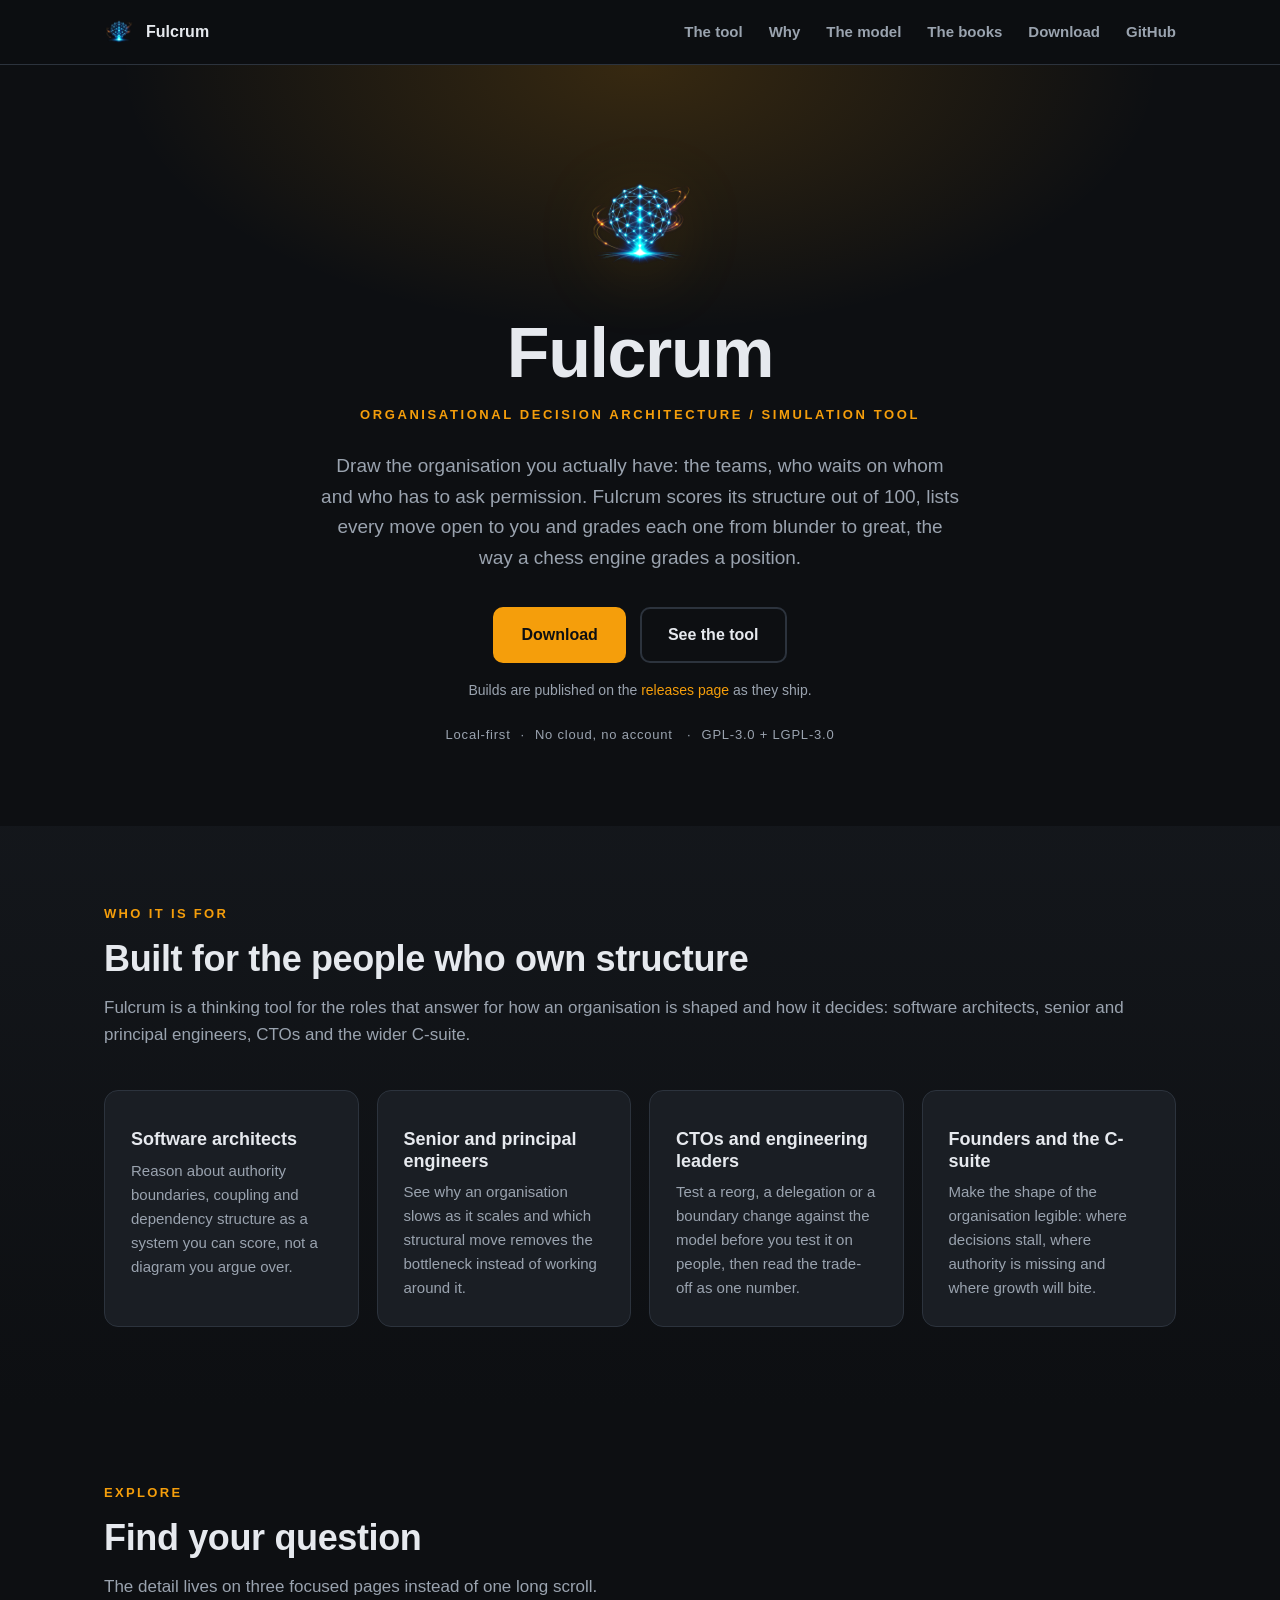
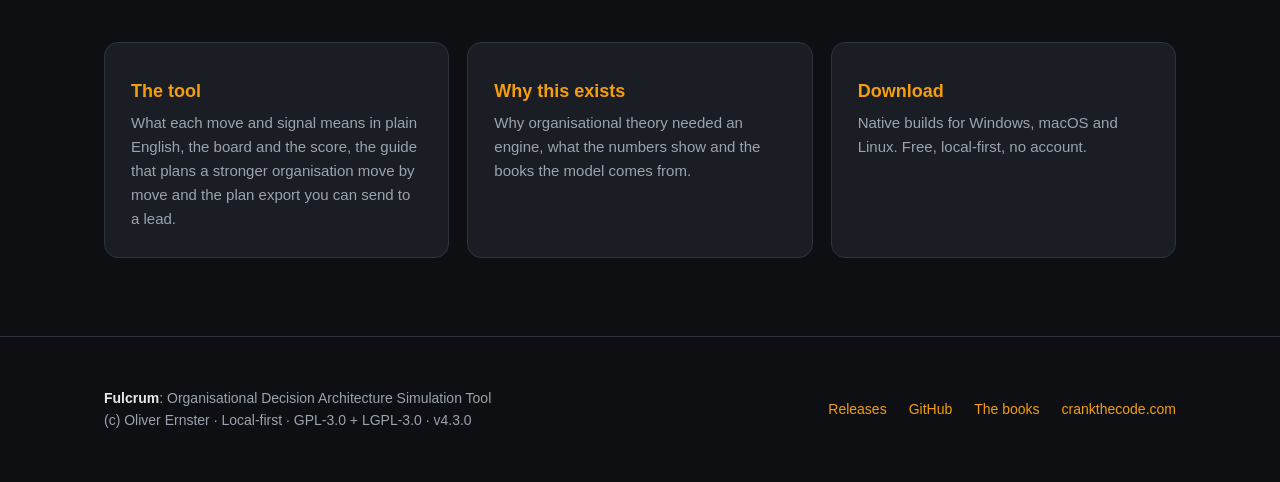
==== docs/index.html @ dea262b0 "Say what the app actually does on the site The site copy described the model rather than the applica" ====
<!DOCTYPE html>
<html lang="en">
<head>
<meta charset="utf-8">
<meta name="viewport" content="width=device-width, initial-scale=1">
<title>Fulcrum: Decision Architecture Simulation Tool for Architects and CTOs</title>
<meta name="description" content="Fulcrum is a Decision Architecture simulation tool for architects, senior engineers and CTOs. Model any organisation, score its structural health from 0 to 100 and find the moves that make it stronger.">
<meta name="keywords" content="Decision Architecture, organisational design, software architecture, engineering leadership, CTO, org structure, decision latency, authority design, technical leadership, principal engineer">
<meta name="author" content="Oliver Ernster">
<meta name="robots" content="index, follow">
<meta name="theme-color" content="#0d0f12">
<link rel="canonical" href="https://ernster.dev/fulcrum/">
<meta property="og:type" content="website">
<meta property="og:site_name" content="Fulcrum">
<meta property="og:title" content="Fulcrum: Organisational Decision Architecture Simulation Tool">
<meta property="og:description" content="Fulcrum is a Decision Architecture simulation tool for architects, senior engineers and CTOs. Model any organisation, score its structural health from 0 to 100 and find the moves that make it stronger.">
<meta property="og:url" content="https://ernster.dev/fulcrum/">
<meta property="og:image" content="https://ernster.dev/fulcrum/assets/screenshots/play-board.png">
<meta property="og:image:alt" content="The Fulcrum board scoring an organisation&#x27;s structure">
<meta name="twitter:card" content="summary_large_image">
<meta name="twitter:title" content="Fulcrum: Organisational Decision Architecture Simulation Tool">
<meta name="twitter:description" content="Fulcrum is a Decision Architecture simulation tool for architects, senior engineers and CTOs. Model any organisation, score its structural health from 0 to 100 and find the moves that make it stronger.">
<meta name="twitter:image" content="https://ernster.dev/fulcrum/assets/screenshots/play-board.png">
<link rel="icon" type="image/png" href="assets/fulcrum.png">
<link rel="stylesheet" href="styles.css">
<script type="application/ld+json">{"@context": "https://schema.org", "@type": "SoftwareApplication", "name": "Fulcrum", "applicationCategory": "DeveloperApplication", "operatingSystem": "Windows, macOS, Linux", "description": "Fulcrum is a Decision Architecture simulation tool for architects, senior engineers and CTOs. Model any organisation, score its structural health from 0 to 100 and find the moves that make it stronger.", "url": "https://ernster.dev/fulcrum/", "image": "https://ernster.dev/fulcrum/assets/screenshots/play-board.png", "isAccessibleForFree": true, "offers": {"@type": "Offer", "price": "0", "priceCurrency": "GBP"}, "author": {"@type": "Person", "name": "Oliver Ernster", "url": "https://www.crankthecode.com/"}, "audience": {"@type": "Audience", "audienceType": "Software architects, senior and principal engineers, CTOs and technical leaders"}, "keywords": "Decision Architecture, organisational design, software architecture, engineering leadership, CTO, org structure, decision latency, authority design, technical leadership, principal engineer", "license": "https://www.gnu.org/licenses/gpl-3.0.html"}</script>
</head>
<body>
<header class="nav">
  <div class="container nav-inner">
    <a class="brand" href="./">
      <img src="assets/fulcrum.png" alt="Fulcrum icon">Fulcrum</a>
    <nav class="nav-links">
      <a href="tool.html">The tool</a>
      <a href="why.html">Why</a>
      <a href="model.html">The model</a>
      <a href="why.html#books">The books</a>
      <a href="download.html">Download</a>
      <a href="https://github.com/oernster/fulcrum">GitHub</a>
    </nav>
  </div>
</header>
<main id="top">
  <section class="hero">
    <div class="container">
      <img class="logo" src="assets/fulcrum.png" alt="Fulcrum icon">
      <h1>Fulcrum</h1>
      <div class="tagline">Organisational Decision Architecture / Simulation Tool</div>
      <p class="lede">Draw the organisation you actually have: the teams, who
        waits on whom and who has to ask permission. Fulcrum scores its
        structure out of 100, lists every move open to you and grades each one
        from blunder to great, the way a chess engine grades a position.</p>
      <div class="cta">
        <a class="btn btn-primary" href="download.html">Download</a>
        <a class="btn btn-ghost" href="tool.html">See the tool</a>
      </div>
      <p class="release-note">Builds are published on the
        <a href="https://github.com/oernster/fulcrum/releases">releases page</a> as they ship.</p>
      <div class="badges">
        <span>Local-first</span>·<span>No cloud, no account</span>
        ·<span>GPL-3.0 + LGPL-3.0</span>
      </div>
    </div>
  </section>
  <section id="who" class="alt">
    <div class="container">
      <div class="eyebrow">Who it is for</div>
      <h2 class="section-title">Built for the people who own structure</h2>
      <p class="section-sub">Fulcrum is a thinking tool for the roles that
        answer for how an organisation is shaped and how it decides: software
        architects, senior and principal engineers, CTOs and the wider
        C-suite.</p>
      <div class="features"><div class="feature"><h3>Software architects</h3><p>Reason about authority boundaries, coupling and dependency structure as a system you can score, not a diagram you argue over.</p></div><div class="feature"><h3>Senior and principal engineers</h3><p>See why an organisation slows as it scales and which structural move removes the bottleneck instead of working around it.</p></div><div class="feature"><h3>CTOs and engineering leaders</h3><p>Test a reorg, a delegation or a boundary change against the model before you test it on people, then read the trade-off as one number.</p></div><div class="feature"><h3>Founders and the C-suite</h3><p>Make the shape of the organisation legible: where decisions stall, where authority is missing and where growth will bite.</p></div></div>
    </div>
  </section>
  <section id="explore">
    <div class="container">
      <div class="eyebrow">Explore</div>
      <h2 class="section-title">Find your question</h2>
      <p class="section-sub">The detail lives on three focused pages instead of one long scroll.</p>
      <div class="features">
        <div class="feature"><h3><a href="tool.html">The tool</a></h3><p>What each move and signal means in plain English, the board and the score, the guide that plans a stronger organisation move by move and the plan export you can send to a lead.</p></div>
        <div class="feature"><h3><a href="why.html">Why this exists</a></h3><p>Why organisational theory needed an engine, what the numbers show and the books the model comes from.</p></div>
        <div class="feature"><h3><a href="download.html">Download</a></h3><p>Native builds for Windows, macOS and Linux. Free, local-first, no account.</p></div>
      </div>
    </div>
  </section>
</main>
<footer>
  <div class="container footer-inner">
    <div>
      <strong>Fulcrum</strong>: Organisational Decision Architecture Simulation Tool<br>
      (c) Oliver Ernster · Local-first · GPL-3.0 + LGPL-3.0 · v<!--VERSION-->4.3.0<!--/VERSION-->
    </div>
    <div class="footer-links">
      <a href="https://github.com/oernster/fulcrum/releases">Releases</a>
      <a href="https://github.com/oernster/fulcrum">GitHub</a>
      <a href="https://www.crankthecode.com/books">The books</a>
      <a href="https://www.crankthecode.com/">crankthecode.com</a>
    </div>
  </div>
</footer>
<script>
    // The site was one long page; these anchors now live on their own pages.
    // Old deep links (bookmarks, shared URLs) land here first and hop across.
    (function () {
        var moved = {
            '#overview': 'tool.html#overview',
            '#play': 'tool.html#play',
            '#books': 'why.html#books',
            '#download': 'download.html'
        };
        var target = moved[window.location.hash];
        if (target) { window.location.replace(target); }
    })();
</script>
</body>
</html>
---- docs/styles.css ----
/* Fulcrum GitHub Pages site. Dark, amber-accented, matching the app theme. */
:root {
  --bg: #0d0f12;
  --surface: #1a1e24;
  --raised: #222831;
  --border: #2c333d;
  --text: #e6e9ee;
  --muted: #9aa3af;
  --accent: #f59e0b;
  --accent-bright: #fbbf24;
  --maxw: 1120px;
  --radius: 14px;
  --font: -apple-system, BlinkMacSystemFont, "Segoe UI", Roboto, Inter,
    "Helvetica Neue", Arial, sans-serif;
}
* { box-sizing: border-box; }
html { scroll-behavior: smooth; }
body {
  margin: 0;
  background: var(--bg);
  color: var(--text);
  font-family: var(--font);
  line-height: 1.6;
  -webkit-font-smoothing: antialiased;
}
a { color: var(--accent); text-decoration: none; }
a:hover { color: var(--accent-bright); }
h1, h2, h3, h4 { line-height: 1.2; }
.container { max-width: var(--maxw); margin: 0 auto; padding: 0 24px; }

header.nav {
  position: sticky;
  top: 0;
  z-index: 10;
  background: rgba(13, 15, 18, 0.82);
  backdrop-filter: blur(10px);
  border-bottom: 1px solid var(--border);
}
.nav-inner {
  display: flex;
  align-items: center;
  justify-content: space-between;
  height: 64px;
}
.brand {
  display: flex;
  align-items: center;
  gap: 12px;
  font-weight: 700;
  color: var(--text);
}
.brand img { width: 30px; height: 30px; }
.nav-links { display: flex; gap: 26px; align-items: center; }
.nav-links a { color: var(--muted); font-weight: 600; font-size: 15px; }
.nav-links a:hover { color: var(--accent-bright); }

.hero {
  position: relative;
  text-align: center;
  padding: 104px 0 80px;
  overflow: hidden;
}
.hero::before {
  content: "";
  position: absolute;
  inset: 0;
  background: radial-gradient(
    58% 50% at 50% 0,
    rgba(245, 158, 11, 0.18),
    transparent 70%
  );
  pointer-events: none;
}
.hero .logo {
  width: 112px;
  height: 112px;
  margin-bottom: 22px;
  filter: drop-shadow(0 10px 34px rgba(245, 158, 11, 0.28));
}
.hero h1 {
  font-size: clamp(42px, 7vw, 70px);
  margin: 0;
  letter-spacing: -0.02em;
}
.tagline {
  color: var(--accent);
  font-weight: 700;
  letter-spacing: 0.2em;
  text-transform: uppercase;
  font-size: 13px;
  margin-top: 10px;
}
.lede {
  max-width: 640px;
  margin: 26px auto 0;
  color: var(--muted);
  font-size: 19px;
}
.cta {
  display: flex;
  gap: 14px;
  justify-content: center;
  margin-top: 34px;
  flex-wrap: wrap;
}
.btn {
  display: inline-block;
  padding: 13px 26px;
  border-radius: 10px;
  font-weight: 700;
  border: 2px solid transparent;
  transition: 0.15s ease;
}
.btn-primary { background: var(--accent); color: #0d0f12; }
.btn-primary:hover { background: var(--accent-bright); color: #0d0f12; }
.btn-ghost { border-color: var(--border); color: var(--text); }
.btn-ghost:hover { border-color: var(--accent); color: var(--accent-bright); }
.badges {
  margin-top: 24px;
  color: var(--muted);
  font-size: 13px;
  letter-spacing: 0.06em;
}
.badges span { margin: 0 10px; }
.release-note { margin-top: 16px; color: var(--muted); font-size: 14px; }

section { padding: 78px 0; }
section.alt {
  background: linear-gradient(180deg, rgba(26, 30, 36, 0.5), transparent);
}
.eyebrow {
  color: var(--accent);
  font-weight: 700;
  letter-spacing: 0.18em;
  text-transform: uppercase;
  font-size: 13px;
  margin-bottom: 12px;
}
.section-title {
  font-size: clamp(28px, 4vw, 36px);
  margin: 0 0 14px;
  letter-spacing: -0.01em;
}
.section-sub {
  color: var(--muted);
  margin: 0 0 42px;
  max-width: none;
  font-size: 17px;
}

.features {
  display: grid;
  grid-template-columns: repeat(auto-fit, minmax(240px, 1fr));
  gap: 18px;
}
.feature {
  background: var(--surface);
  border: 1px solid var(--border);
  border-radius: var(--radius);
  padding: 26px;
}
.feature .fnum {
  color: var(--accent);
  font-weight: 700;
  font-size: 13px;
  letter-spacing: 0.1em;
}
.feature h3 { margin: 12px 0 8px; font-size: 18px; }
.feature p { margin: 0; color: var(--muted); font-size: 15px; }

.shots { display: grid; gap: 44px; }
.shot figure { margin: 0; }
.frame {
  background: var(--raised);
  border: 1px solid var(--border);
  border-radius: var(--radius);
  overflow: hidden;
  box-shadow: 0 28px 64px rgba(0, 0, 0, 0.5);
}
.frame .bar {
  display: flex;
  gap: 7px;
  padding: 12px 15px;
  border-bottom: 1px solid var(--border);
  background: var(--surface);
}
.frame .bar i {
  width: 11px;
  height: 11px;
  border-radius: 50%;
  background: var(--border);
}
.frame img { display: block; width: 100%; height: auto; }
.shot figcaption {
  color: var(--muted);
  margin-top: 16px;
  font-size: 15px;
  max-width: 760px;
}
.shot figcaption b { color: var(--text); }

/* Long-form prose (the Why this exists section). */
.prose p {
  color: var(--muted);
  font-size: 16.5px;
  max-width: 820px;
  margin: 0 0 18px;
}
.prose p:last-child { margin-bottom: 0; }

.books-intro {
  color: var(--muted);
  max-width: none;
  font-size: 17px;
  margin-bottom: 38px;
}
.featured {
  display: grid;
  grid-template-columns: auto 1fr;
  gap: 30px;
  align-items: center;
  background: linear-gradient(180deg, var(--surface), rgba(34, 40, 49, 0.35));
  border: 1px solid var(--border);
  border-radius: var(--radius);
  padding: 30px;
  margin-bottom: 34px;
}
.featured img {
  width: 188px;
  height: auto;
  border-radius: 6px;
  box-shadow: 0 16px 40px rgba(0, 0, 0, 0.55);
}
.featured .kicker {
  color: var(--accent);
  font-weight: 700;
  text-transform: uppercase;
  letter-spacing: 0.14em;
  font-size: 12px;
}
.featured .meta h3 { margin: 8px 0; font-size: 26px; }
.featured .meta p { color: var(--muted); margin: 0 0 18px; font-size: 16px; }

.series {
  display: grid;
  grid-template-columns: repeat(auto-fit, minmax(212px, 1fr));
  gap: 20px;
}
.book {
  background: var(--surface);
  border: 1px solid var(--border);
  border-radius: var(--radius);
  padding: 22px;
  text-align: center;
  display: flex;
  flex-direction: column;
  align-items: center;
}
.book img {
  width: 132px;
  height: auto;
  border-radius: 5px;
  box-shadow: 0 12px 28px rgba(0, 0, 0, 0.5);
  margin-bottom: 18px;
}
.book h4 { margin: 0 0 8px; font-size: 16px; }
.book p { color: var(--muted); font-size: 14px; margin: 0 0 16px; flex: 1; }
.book .buy { font-weight: 700; font-size: 14px; }

.dl-version {
  display: inline-block;
  margin-top: 4px;
  font-size: 14px;
  color: var(--accent-bright);
  border: 1px solid var(--border);
  border-radius: 999px;
  padding: 4px 14px;
}
.downloads {
  display: grid;
  grid-template-columns: repeat(auto-fit, minmax(260px, 1fr));
  gap: 16px;
  margin-top: 28px;
}
.dl-card {
  background: var(--surface);
  border: 1px solid var(--border);
  border-radius: var(--radius);
  padding: 24px 20px;
  text-align: center;
  display: flex;
  flex-direction: column;
  gap: 6px;
}
.dl-card .ico { font-size: 30px; }
.dl-card h3 { margin: 4px 0 0; font-size: 18px; }
.dl-card .req { color: var(--muted); font-size: 13px; margin: 0; }
.dl-card .btn { margin: 14px auto 4px; }
.dl-card .meta {
  color: var(--muted);
  font-size: 12.5px;
  min-height: 1.2em;
  margin: 0;
}
.dl-card .how { color: var(--muted); font-size: 13px; margin: 8px 0 0; }
.dl-card code {
  background: var(--bg);
  border: 1px solid var(--border);
  border-radius: 6px;
  padding: 1px 6px;
  font-size: 12px;
  color: var(--text);
}
.dl-links {
  text-align: center;
  color: var(--muted);
  font-size: 14px;
  margin: 18px 0 0;
}

footer {
  border-top: 1px solid var(--border);
  padding: 50px 0;
  color: var(--muted);
  font-size: 14px;
}
.footer-inner {
  display: flex;
  justify-content: space-between;
  gap: 24px;
  flex-wrap: wrap;
  align-items: center;
}
.footer-inner strong { color: var(--text); }
.footer-links { display: flex; gap: 22px; flex-wrap: wrap; }

/* Long-form lists in prose (the model page's assumptions and limits). */
.prose ol,
.prose ul {
  color: var(--muted);
  font-size: 16.5px;
  max-width: 820px;
  margin: 0 0 18px;
  padding-left: 24px;
}
.prose li { margin-bottom: 12px; }
.prose li b { color: var(--text); }

/* Group headings inside the vocabulary section (the tool page). */
.vocab-heading {
  color: var(--accent-bright);
  font-size: 15px;
  letter-spacing: 0.08em;
  text-transform: uppercase;
  margin: 30px 0 14px;
}
.prose code {
  background: var(--bg);
  border: 1px solid var(--border);
  border-radius: 6px;
  padding: 1px 6px;
  font-size: 14px;
  color: var(--text);
}

/* The provenance and sensitivity tables (the model page). */
.table-scroll { overflow-x: auto; margin: 0 0 18px; }
.weights {
  width: 100%;
  max-width: 1020px;
  border-collapse: collapse;
  font-size: 14.5px;
  background: var(--surface);
  border: 1px solid var(--border);
  border-radius: var(--radius);
}
.weights th {
  text-align: left;
  color: var(--accent);
  font-size: 12.5px;
  text-transform: uppercase;
  letter-spacing: 0.08em;
  padding: 12px 14px;
  border-bottom: 1px solid var(--border);
}
.weights td {
  color: var(--muted);
  padding: 12px 14px;
  border-bottom: 1px solid var(--border);
  vertical-align: top;
}
.weights tr:last-child td { border-bottom: 0; }
.weights td i { color: var(--text); font-style: italic; }

/* Unshippable placeholder: loud on purpose, so a TODO never slips out quietly.
   The doubled selector outranks the .prose p width cap so it aligns with the
   tables rather than the narrower prose column. */
.todo,
.prose .todo {
  border: 2px dashed var(--accent);
  border-radius: 8px;
  background: rgba(245, 158, 11, 0.08);
  color: var(--accent-bright);
  font-family: ui-monospace, "Cascadia Mono", Consolas, Menlo, monospace;
  font-size: 14px;
  padding: 12px 16px;
  max-width: 1020px;
}

/* Keyboard focus stays visible site-wide. */
a:focus-visible,
.btn:focus-visible {
  outline: 2px solid var(--accent);
  outline-offset: 2px;
  border-radius: 4px;
}

@media (prefers-reduced-motion: reduce) {
  html { scroll-behavior: auto; }
  .btn { transition: none; }
}

@media (max-width: 640px) {
  .featured {
    grid-template-columns: 1fr;
    text-align: center;
    justify-items: center;
  }
  .nav-links { gap: 16px; }
  .nav-links a:nth-child(1),
  .nav-links a:nth-child(2) { display: none; }
}
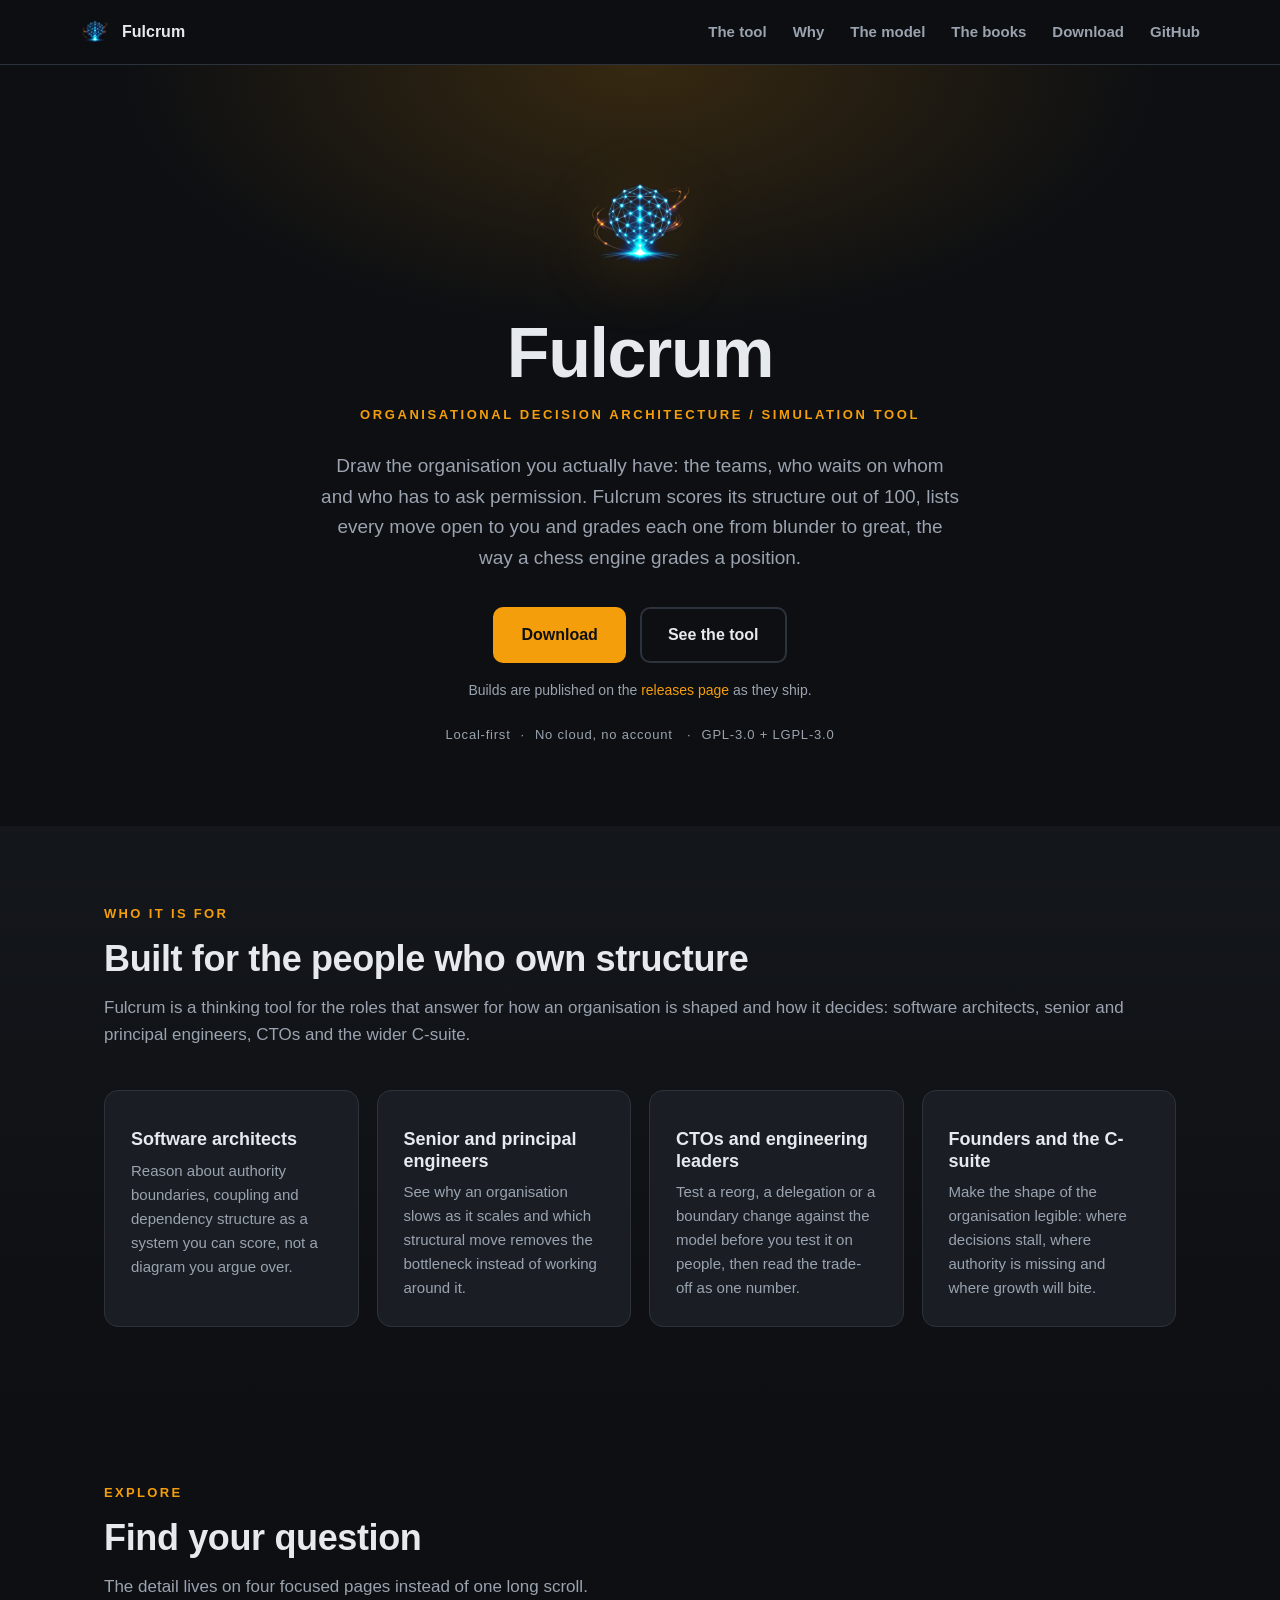
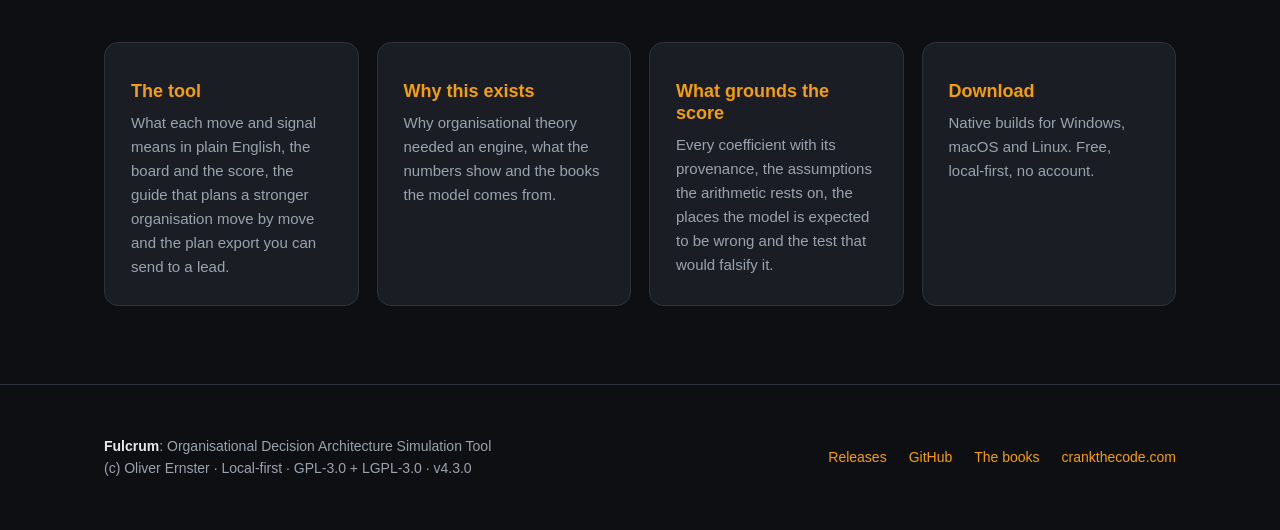
==== commit 6e27242a: "Say what the app does, and make the site navigable The site copy described the model rather than the" ====
--- a/docs/index.html
+++ b/docs/index.html
@@ -77,11 +77,12 @@
     <div class="container">
       <div class="eyebrow">Explore</div>
       <h2 class="section-title">Find your question</h2>
-      <p class="section-sub">The detail lives on three focused pages instead of one long scroll.</p>
+      <p class="section-sub">The detail lives on four focused pages instead of one long scroll.</p>
       <div class="features">
-        <div class="feature"><h3><a href="tool.html">The tool</a></h3><p>What each move and signal means in plain English, the board and the score, the guide that plans a stronger organisation move by move and the plan export you can send to a lead.</p></div>
-        <div class="feature"><h3><a href="why.html">Why this exists</a></h3><p>Why organisational theory needed an engine, what the numbers show and the books the model comes from.</p></div>
-        <div class="feature"><h3><a href="download.html">Download</a></h3><p>Native builds for Windows, macOS and Linux. Free, local-first, no account.</p></div>
+        <div class="feature card-link"><h3><a class="stretched" href="tool.html">The tool</a></h3><p>What each move and signal means in plain English, the board and the score, the guide that plans a stronger organisation move by move and the plan export you can send to a lead.</p></div>
+        <div class="feature card-link"><h3><a class="stretched" href="why.html">Why this exists</a></h3><p>Why organisational theory needed an engine, what the numbers show and the books the model comes from.</p></div>
+        <div class="feature card-link"><h3><a class="stretched" href="model.html">What grounds the score</a></h3><p>Every coefficient with its provenance, the assumptions the arithmetic rests on, the places the model is expected to be wrong and the test that would falsify it.</p></div>
+        <div class="feature card-link"><h3><a class="stretched" href="download.html">Download</a></h3><p>Native builds for Windows, macOS and Linux. Free, local-first, no account.</p></div>
       </div>
     </div>
   </section>
--- a/docs/styles.css
+++ b/docs/styles.css
@@ -36,11 +36,18 @@
   backdrop-filter: blur(10px);
   border-bottom: 1px solid var(--border);
 }
+/* The header wraps rather than overflowing. A fixed height with a no-wrap
+   link row pushed the page 2px wider than a narrow viewport, so every page
+   scrolled sideways; a minimum height with wrapping keeps the usual single
+   64px row while letting a cramped viewport take a second one. */
 .nav-inner {
   display: flex;
   align-items: center;
   justify-content: space-between;
-  height: 64px;
+  flex-wrap: wrap;
+  row-gap: 8px;
+  min-height: 64px;
+  padding: 8px 0;
 }
 .brand {
   display: flex;
@@ -50,7 +57,14 @@
   color: var(--text);
 }
 .brand img { width: 30px; height: 30px; }
-.nav-links { display: flex; gap: 26px; align-items: center; }
+.nav-links {
+  display: flex;
+  gap: 26px;
+  align-items: center;
+  flex-wrap: wrap;
+  justify-content: flex-end;
+  row-gap: 6px;
+}
 .nav-links a { color: var(--muted); font-weight: 600; font-size: 15px; }
 .nav-links a:hover { color: var(--accent-bright); }
 
@@ -407,6 +421,64 @@
   max-width: 1020px;
 }
 
+/* Clickable cards, site policy. A card that leads somewhere is clickable
+   across its whole surface and highlights on hover, so the affordance is the
+   pane itself rather than a small hyperlink buried inside it. The card keeps
+   exactly one real anchor and that anchor's ::after covers the card, so the
+   markup stays valid (no nested links) and assistive technology still
+   announces the link's own text. Cards whose affordance is already an obvious
+   button (the download cards) are deliberately left alone, since an overlay
+   there would also block selecting the install command. */
+.card-link {
+  position: relative;
+  transition: border-color 0.15s ease, background 0.15s ease,
+    transform 0.15s ease;
+}
+.card-link:hover,
+.card-link:focus-within {
+  border-color: var(--accent);
+  background: var(--raised);
+  transform: translateY(-2px);
+}
+.card-link:hover h3,
+.card-link:hover h4,
+.card-link:focus-within h3,
+.card-link:focus-within h4 { color: var(--accent-bright); }
+.card-link .stretched::after {
+  content: "";
+  position: absolute;
+  inset: 0;
+  border-radius: var(--radius);
+}
+
+/* A standing panel pointing at another page. Used where a prose page would
+   otherwise repeat the same inline link several times: the destination is
+   named once, as a surface rather than as scattered hyperlinks. Aligned to
+   the prose column width so it sits under the paragraphs it follows. */
+.panel {
+  background: var(--surface);
+  border: 1px solid var(--border);
+  border-radius: var(--radius);
+  padding: 24px 26px;
+  max-width: 820px;
+  margin: 4px 0 0;
+}
+.panel .kicker {
+  color: var(--accent);
+  font-weight: 700;
+  font-size: 13px;
+  letter-spacing: 0.1em;
+  text-transform: uppercase;
+}
+.panel h3 { margin: 10px 0 8px; font-size: 21px; }
+.panel p { margin: 0; color: var(--muted); font-size: 15px; max-width: none; }
+.panel .go {
+  display: inline-block;
+  margin-top: 14px;
+  font-weight: 700;
+  font-size: 14px;
+}
+
 /* Keyboard focus stays visible site-wide. */
 a:focus-visible,
 .btn:focus-visible {
@@ -418,6 +490,9 @@
 @media (prefers-reduced-motion: reduce) {
   html { scroll-behavior: auto; }
   .btn { transition: none; }
+  .card-link { transition: none; }
+  .card-link:hover,
+  .card-link:focus-within { transform: none; }
 }
 
 @media (max-width: 640px) {
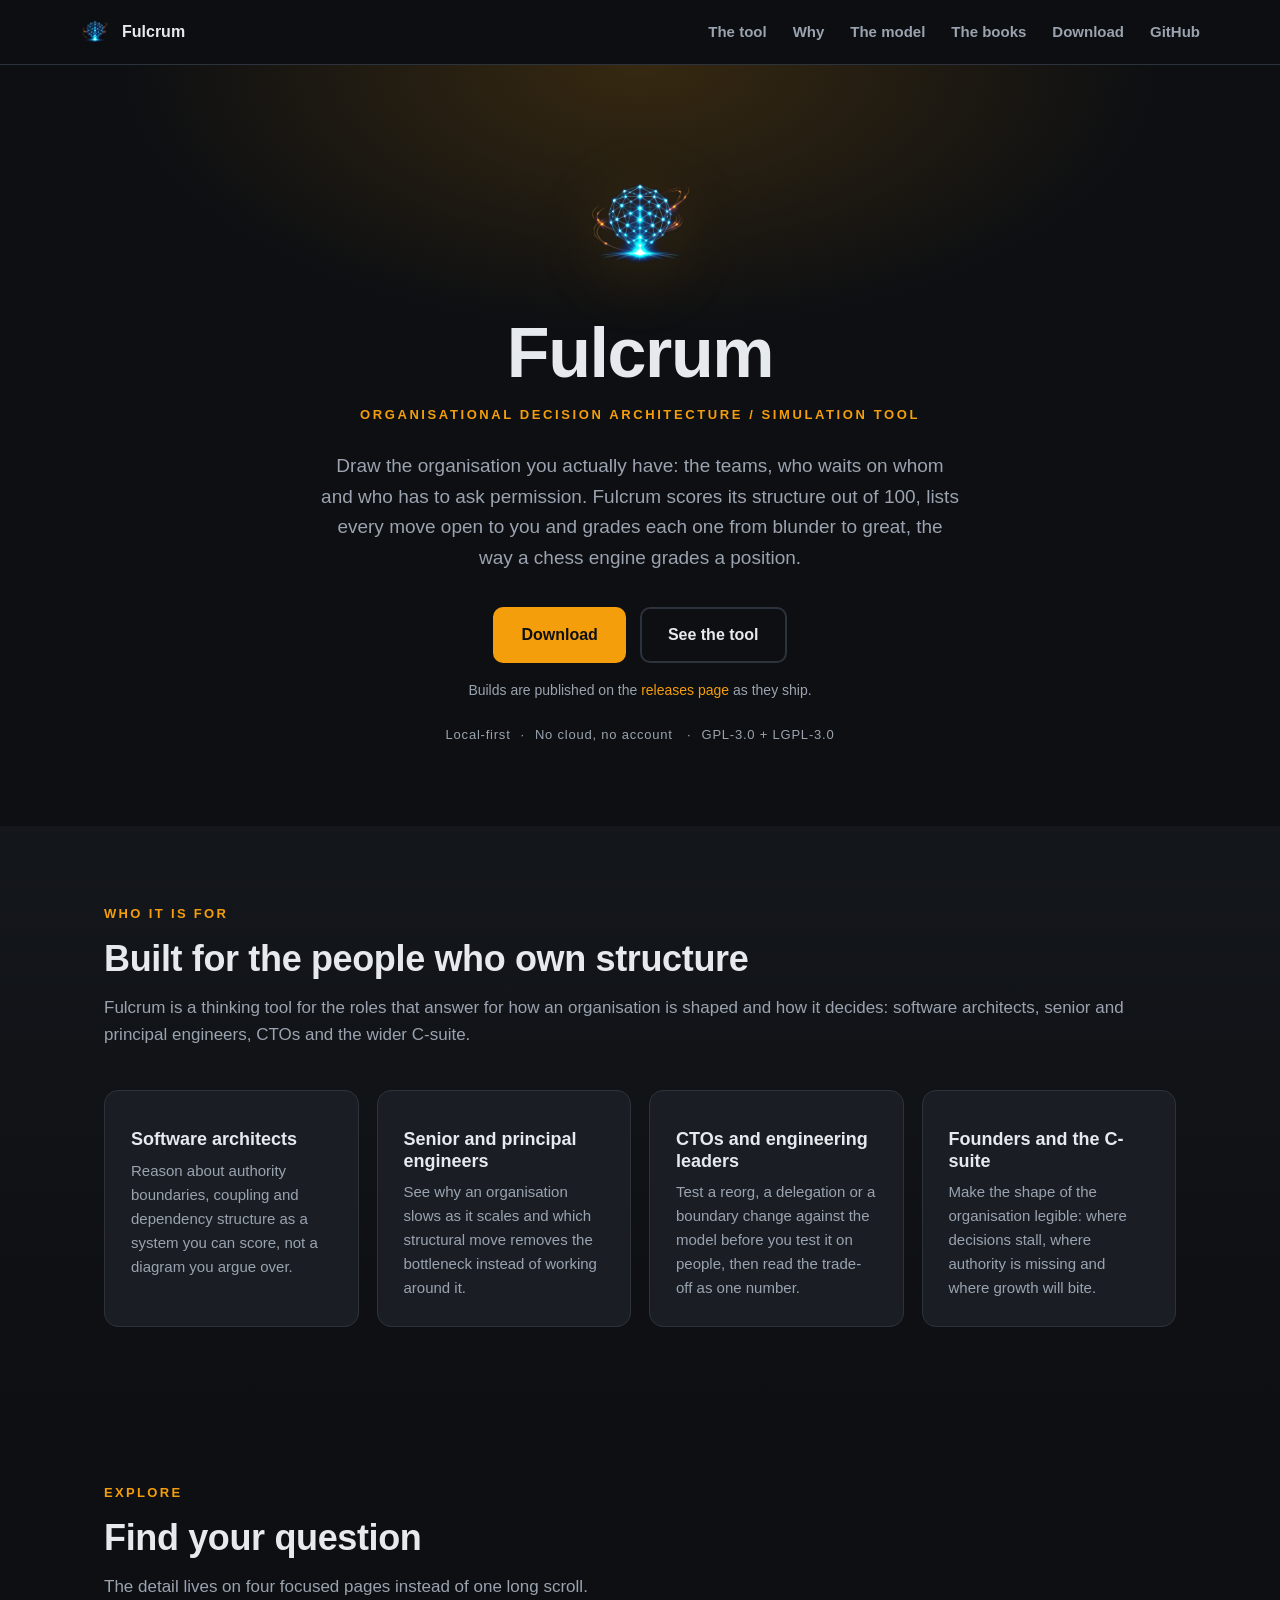
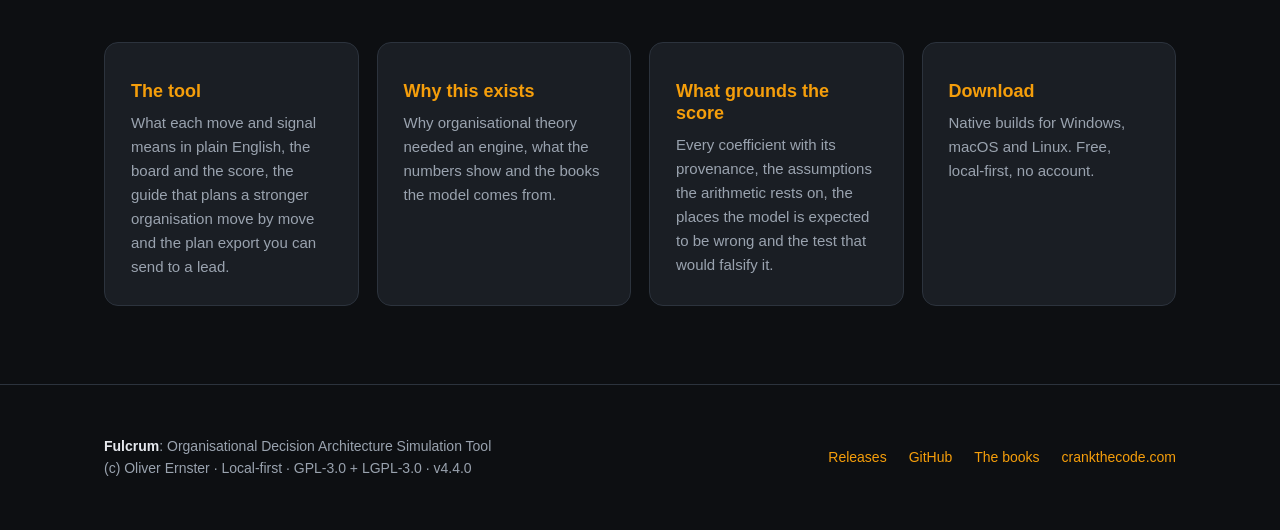
==== commit 9b215170: "Add in-app update check with prompt, skip and daily re-check" ====
--- a/docs/index.html
+++ b/docs/index.html
@@ -91,7 +91,7 @@
   <div class="container footer-inner">
     <div>
       <strong>Fulcrum</strong>: Organisational Decision Architecture Simulation Tool<br>
-      (c) Oliver Ernster · Local-first · GPL-3.0 + LGPL-3.0 · v<!--VERSION-->4.3.0<!--/VERSION-->
+      (c) Oliver Ernster · Local-first · GPL-3.0 + LGPL-3.0 · v<!--VERSION-->4.4.0<!--/VERSION-->
     </div>
     <div class="footer-links">
       <a href="https://github.com/oernster/fulcrum/releases">Releases</a>
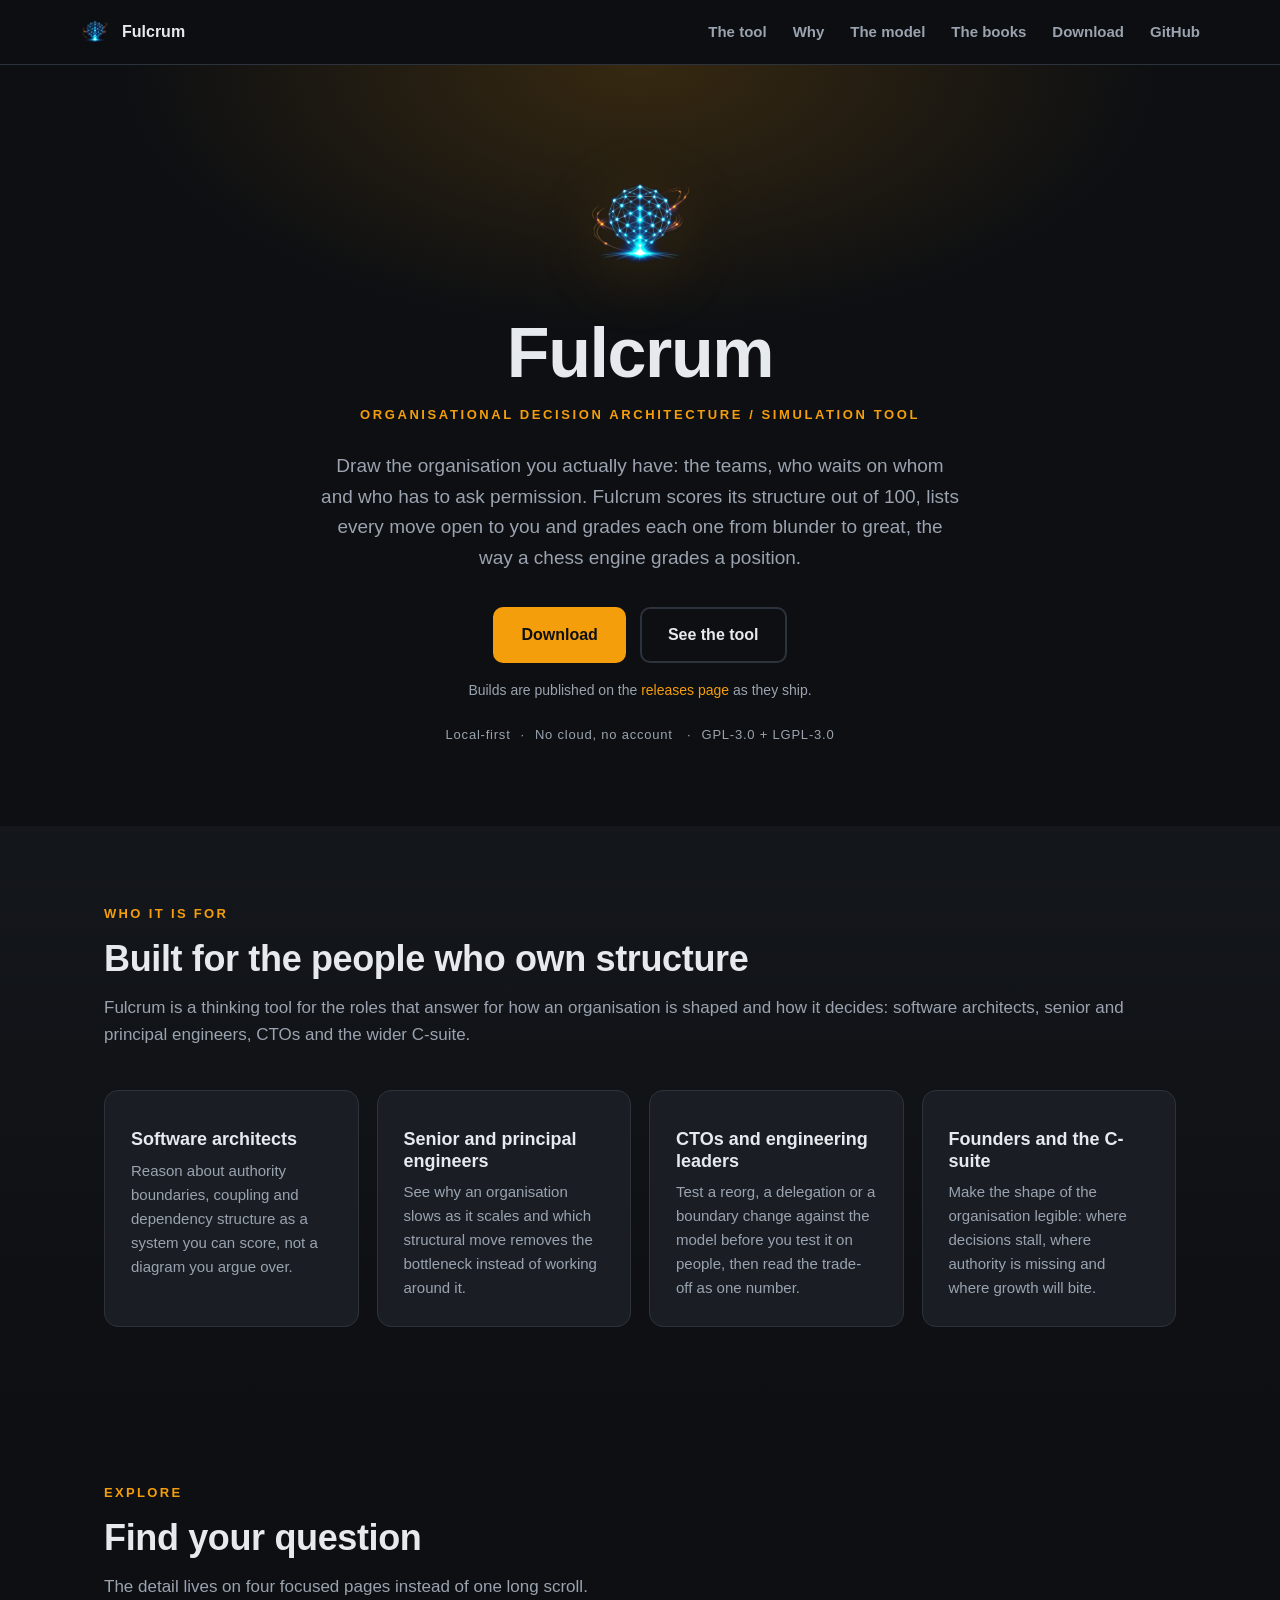
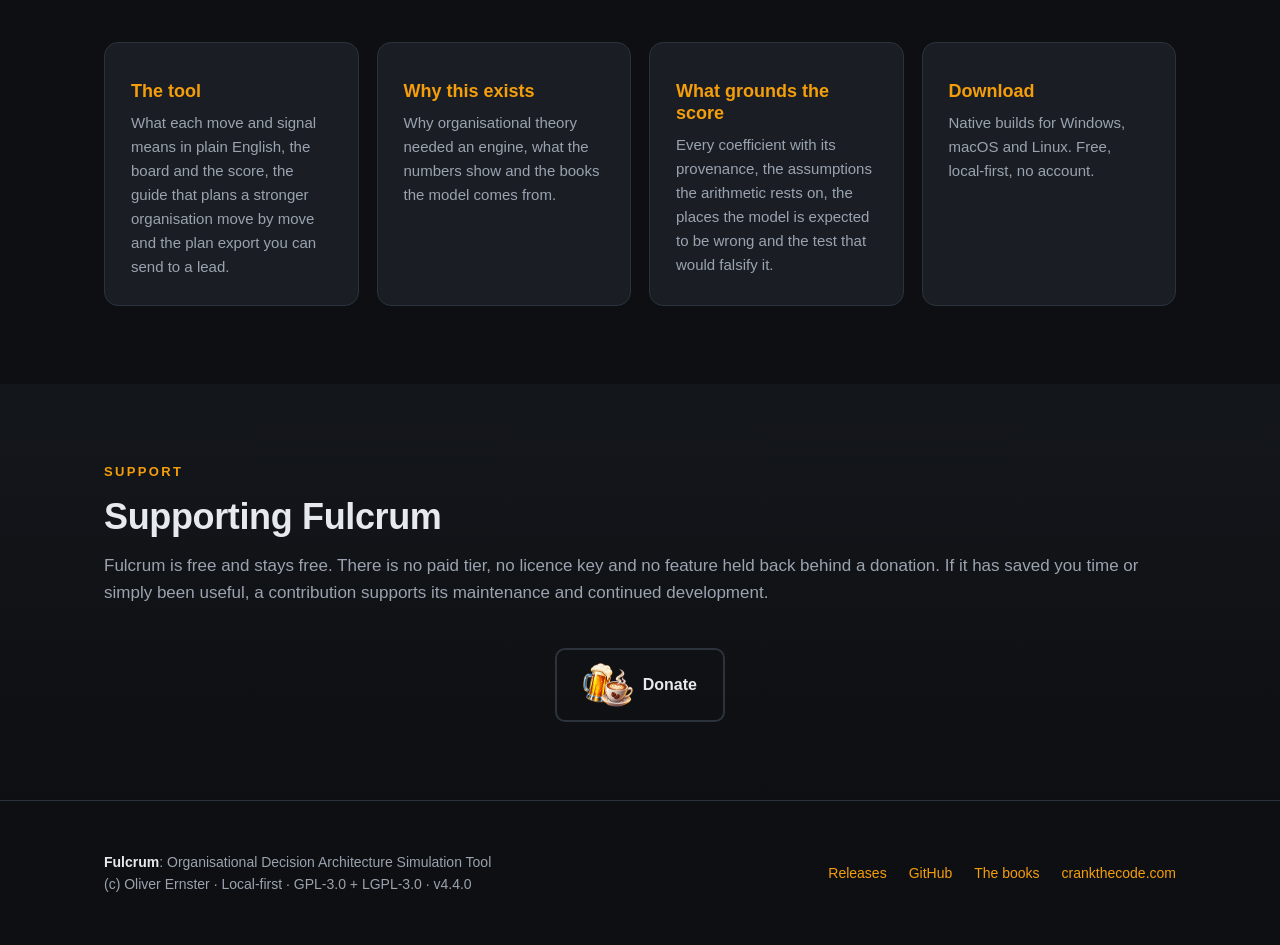
==== commit 108fad6f: "Add a donate button to the README and the site Both link Fulcrum's own PayPal page. The artwork is t" ====
--- a/docs/index.html
+++ b/docs/index.html
@@ -86,6 +86,18 @@
       </div>
     </div>
   </section>
+  <section id="support" class="alt">
+    <div class="container">
+      <div class="eyebrow">Support</div>
+      <h2 class="section-title">Supporting Fulcrum</h2>
+      <p class="section-sub">Fulcrum is free and stays free. There is no paid tier, no licence key and no
+        feature held back behind a donation. If it has saved you time or simply been useful, a
+        contribution supports its maintenance and continued development.</p>
+      <div class="cta">
+        <a class="btn btn-ghost btn-donate" href="https://www.paypal.com/ncp/payment/URFW8QCB4GGZC"><img src="donate.png" alt="">Donate</a>
+      </div>
+    </div>
+  </section>
 </main>
 <footer>
   <div class="container footer-inner">
--- a/docs/styles.css
+++ b/docs/styles.css
@@ -129,6 +129,11 @@
 .btn-primary:hover { background: var(--accent-bright); color: #0d0f12; }
 .btn-ghost { border-color: var(--border); color: var(--text); }
 .btn-ghost:hover { border-color: var(--accent); color: var(--accent-bright); }
+/* The donate button carries artwork before its label. The mark is sized in em
+   against the button's own type; at one line box the artwork could not be read,
+   so it takes 2.7em and the button is deliberately taller than a text-only one. */
+.btn-donate { display: inline-flex; align-items: center; gap: 10px; }
+.btn-donate img { display: block; height: 2.7em; width: auto; }
 .badges {
   margin-top: 24px;
   color: var(--muted);
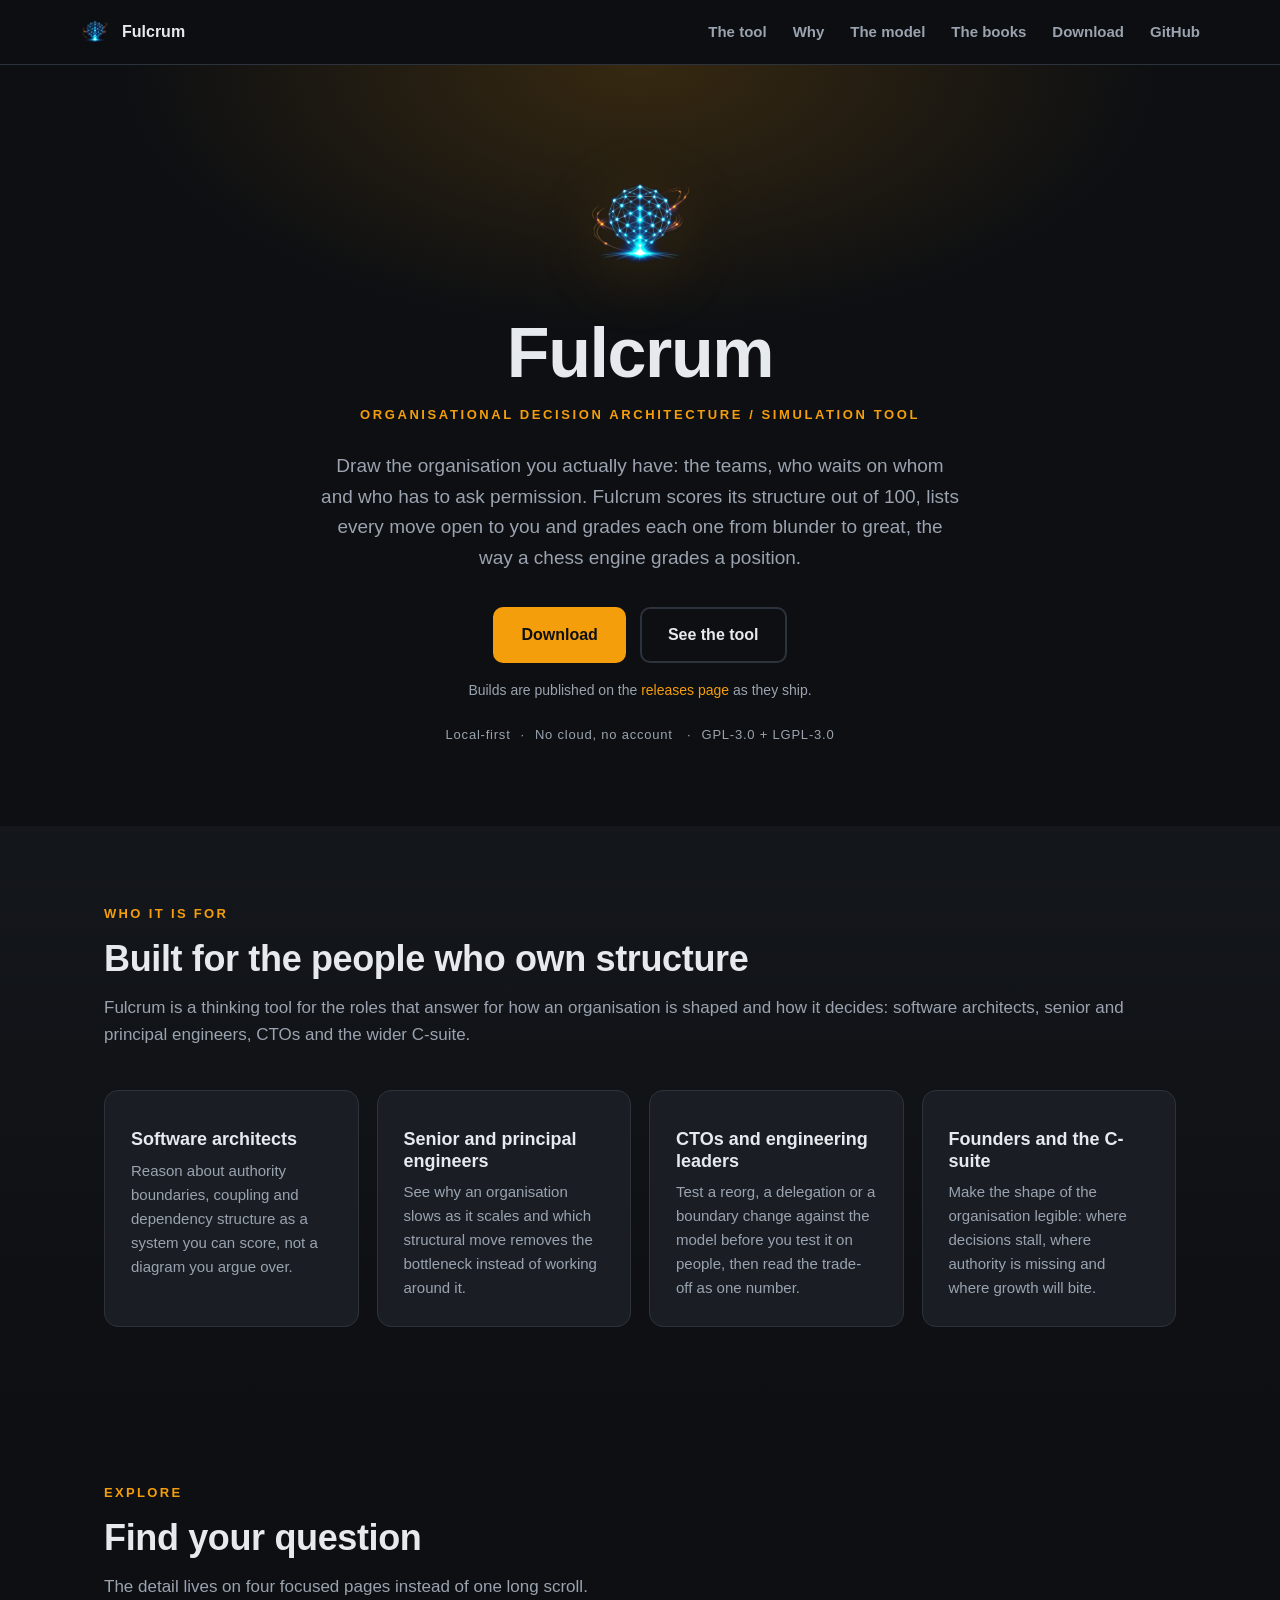
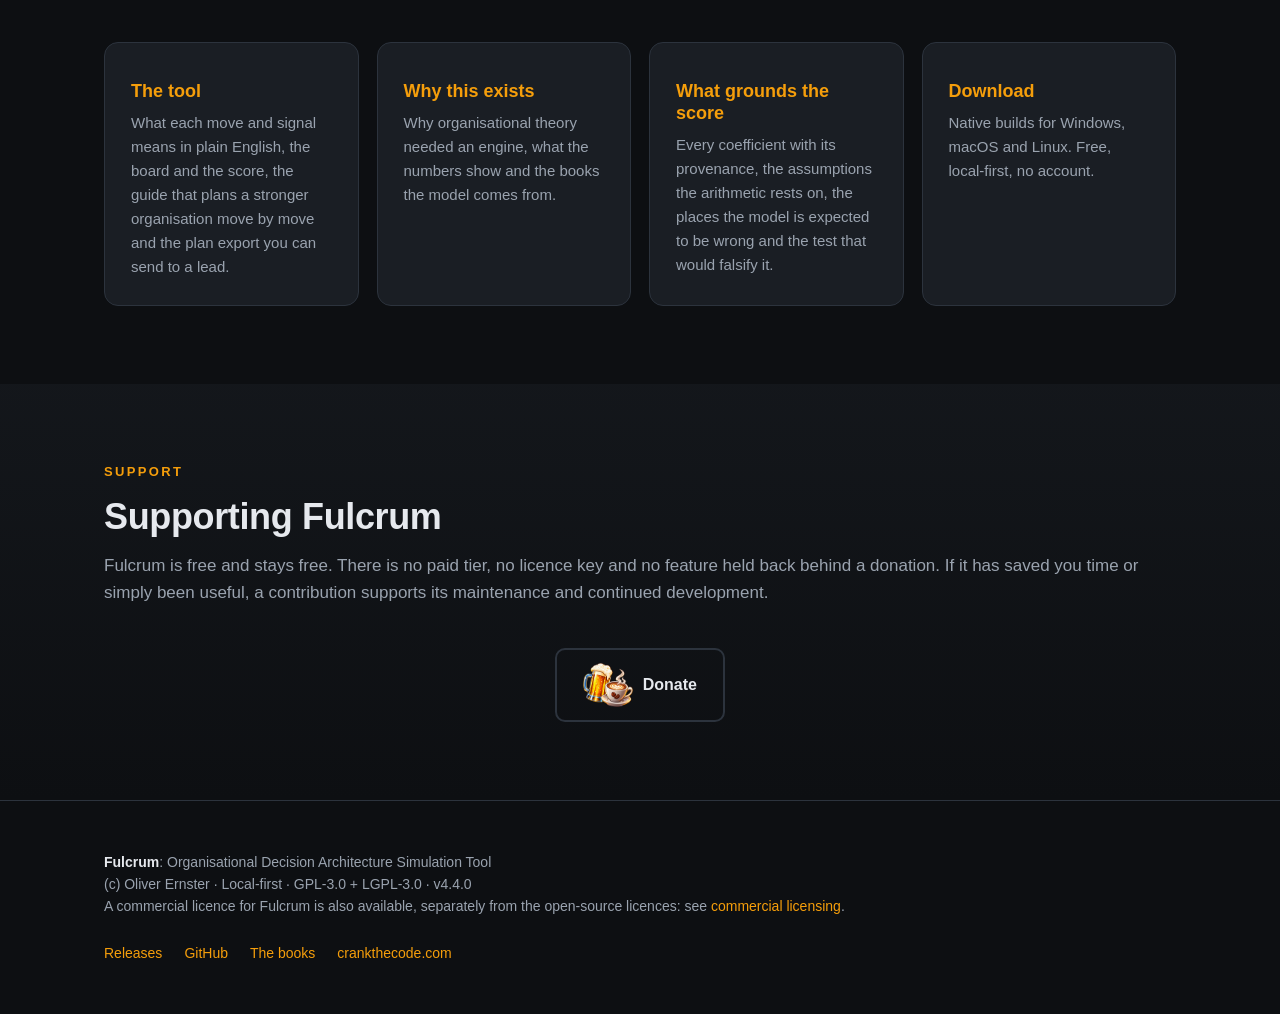
==== commit 6c66c202: "Note that a commercial licence is available The home and download pages link to the commercial licen" ====
--- a/docs/index.html
+++ b/docs/index.html
@@ -103,7 +103,8 @@
   <div class="container footer-inner">
     <div>
       <strong>Fulcrum</strong>: Organisational Decision Architecture Simulation Tool<br>
-      (c) Oliver Ernster · Local-first · GPL-3.0 + LGPL-3.0 · v<!--VERSION-->4.4.0<!--/VERSION-->
+      (c) Oliver Ernster · Local-first · GPL-3.0 + LGPL-3.0 · v<!--VERSION-->4.4.0<!--/VERSION--><br>
+      A commercial licence for Fulcrum is also available, separately from the open-source licences: see <a href="https://ernster.dev/commercial-licensing.html">commercial licensing</a>.
     </div>
     <div class="footer-links">
       <a href="https://github.com/oernster/fulcrum/releases">Releases</a>
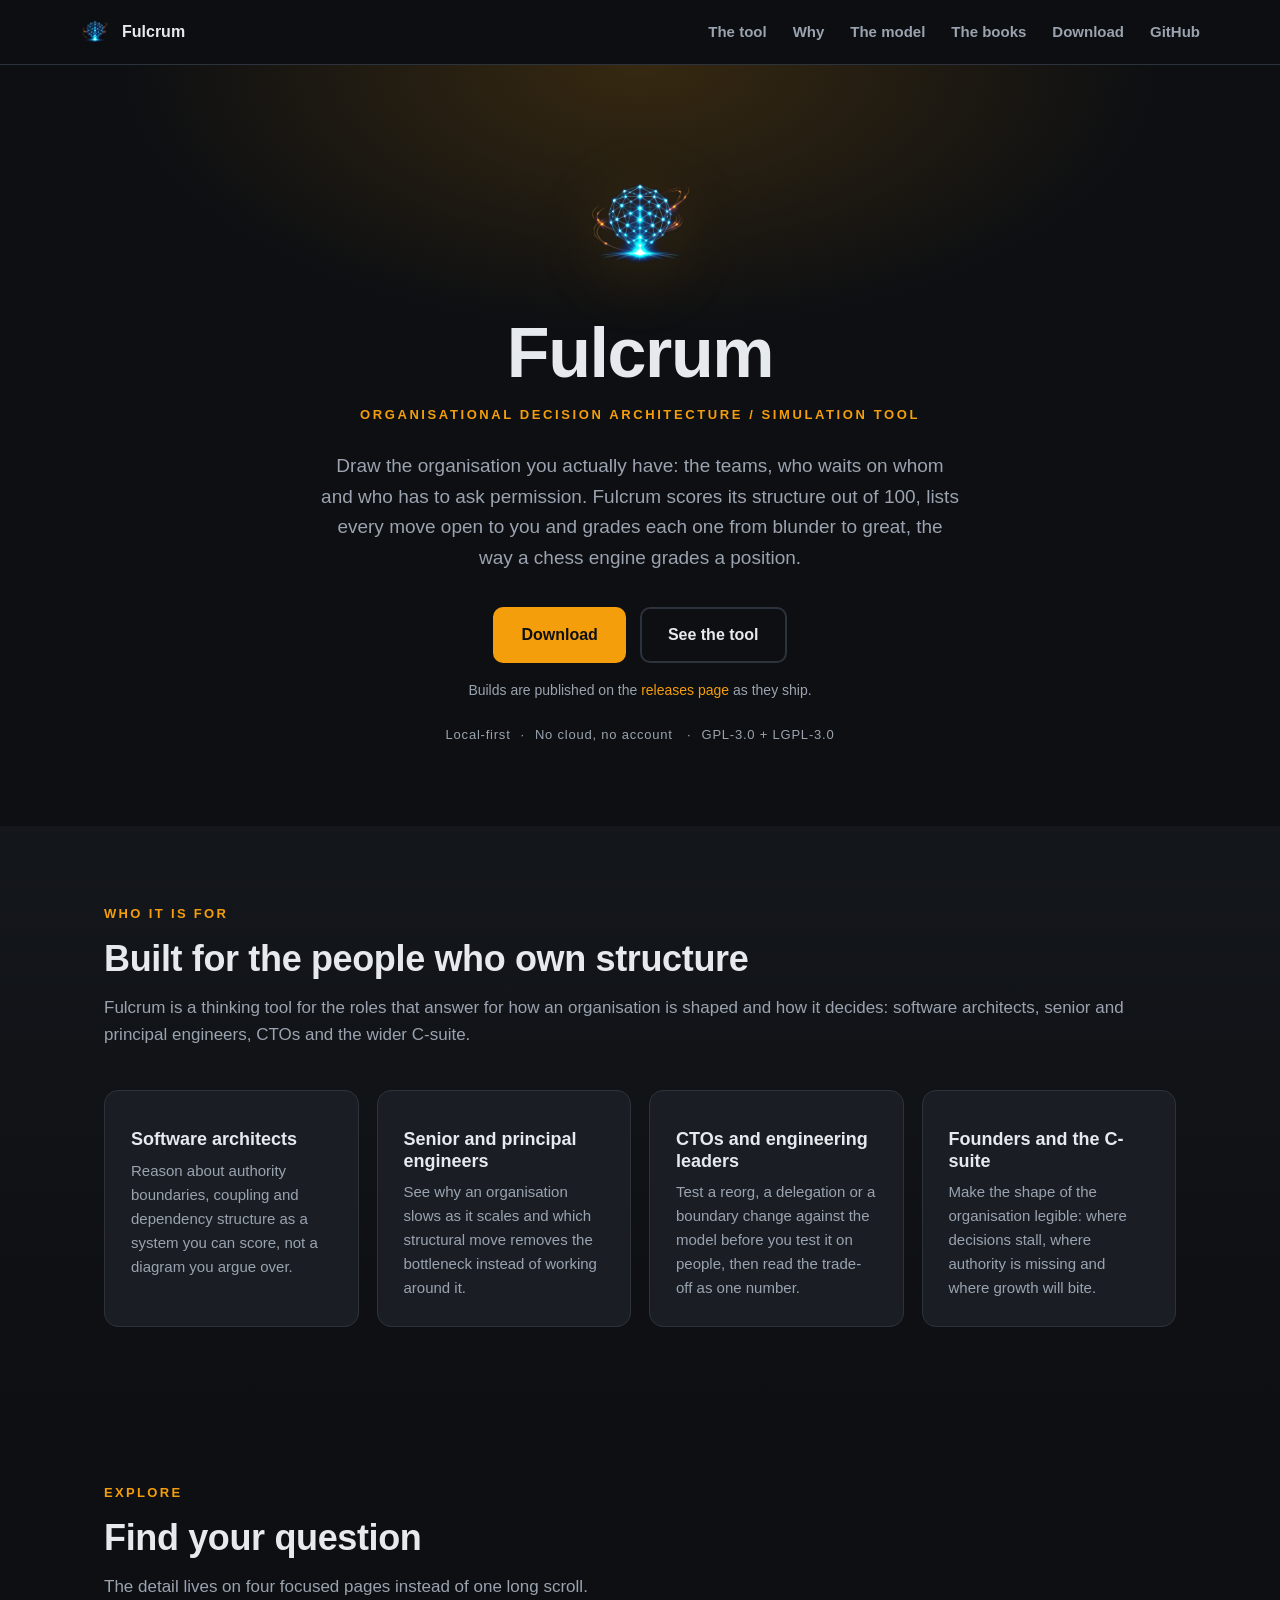
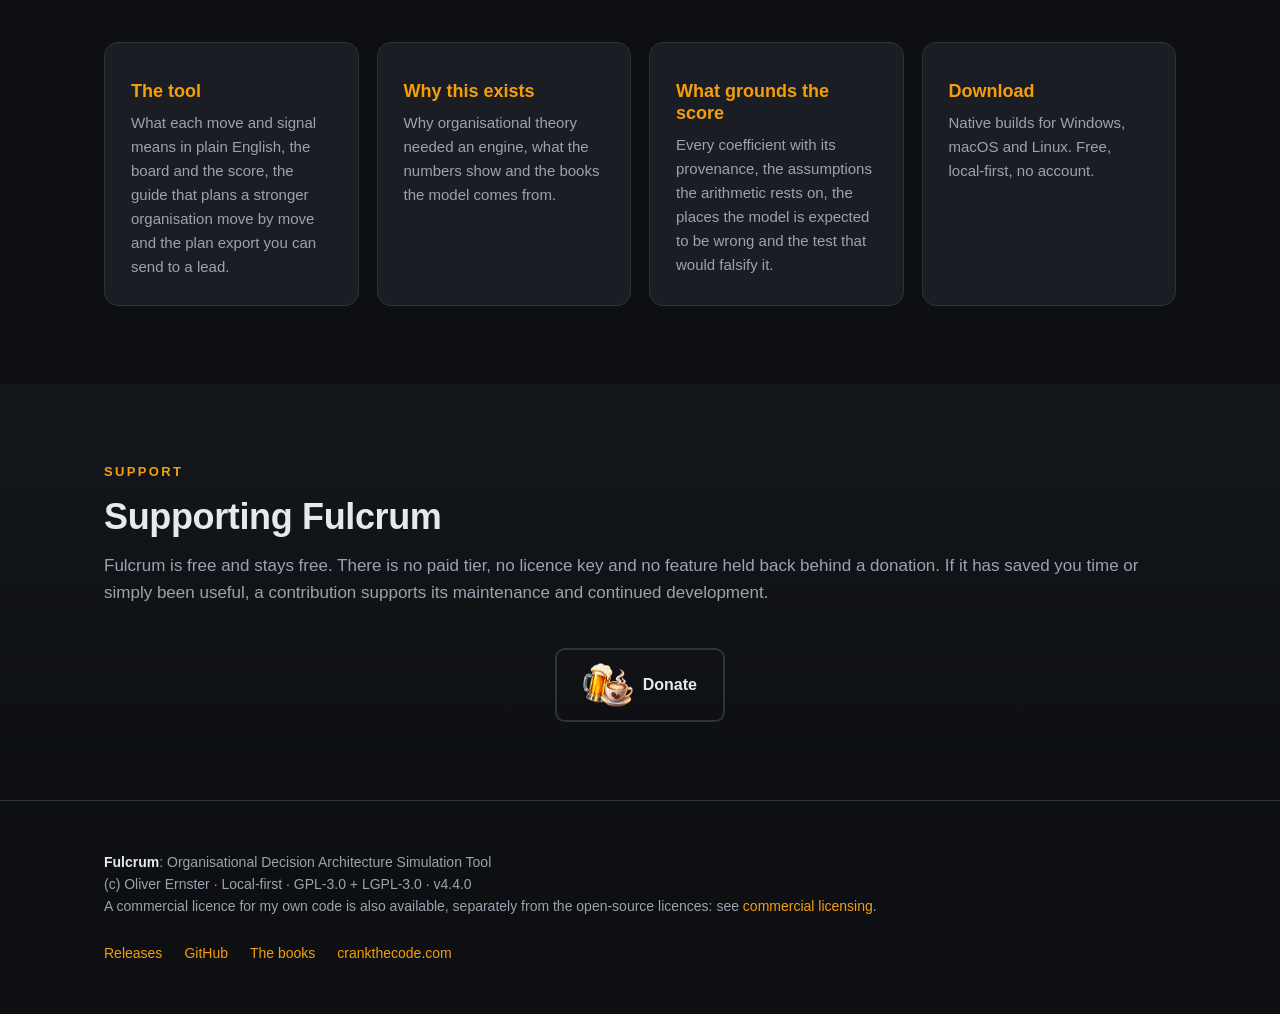
==== commit 32dc1f44: "Align the commercial licensing note with the README The note now says the commercial licence covers " ====
--- a/docs/index.html
+++ b/docs/index.html
@@ -104,7 +104,7 @@
     <div>
       <strong>Fulcrum</strong>: Organisational Decision Architecture Simulation Tool<br>
       (c) Oliver Ernster · Local-first · GPL-3.0 + LGPL-3.0 · v<!--VERSION-->4.4.0<!--/VERSION--><br>
-      A commercial licence for Fulcrum is also available, separately from the open-source licences: see <a href="https://ernster.dev/commercial-licensing.html">commercial licensing</a>.
+      A commercial licence for my own code is also available, separately from the open-source licences: see <a href="https://ernster.dev/commercial-licensing.html">commercial licensing</a>.
     </div>
     <div class="footer-links">
       <a href="https://github.com/oernster/fulcrum/releases">Releases</a>
